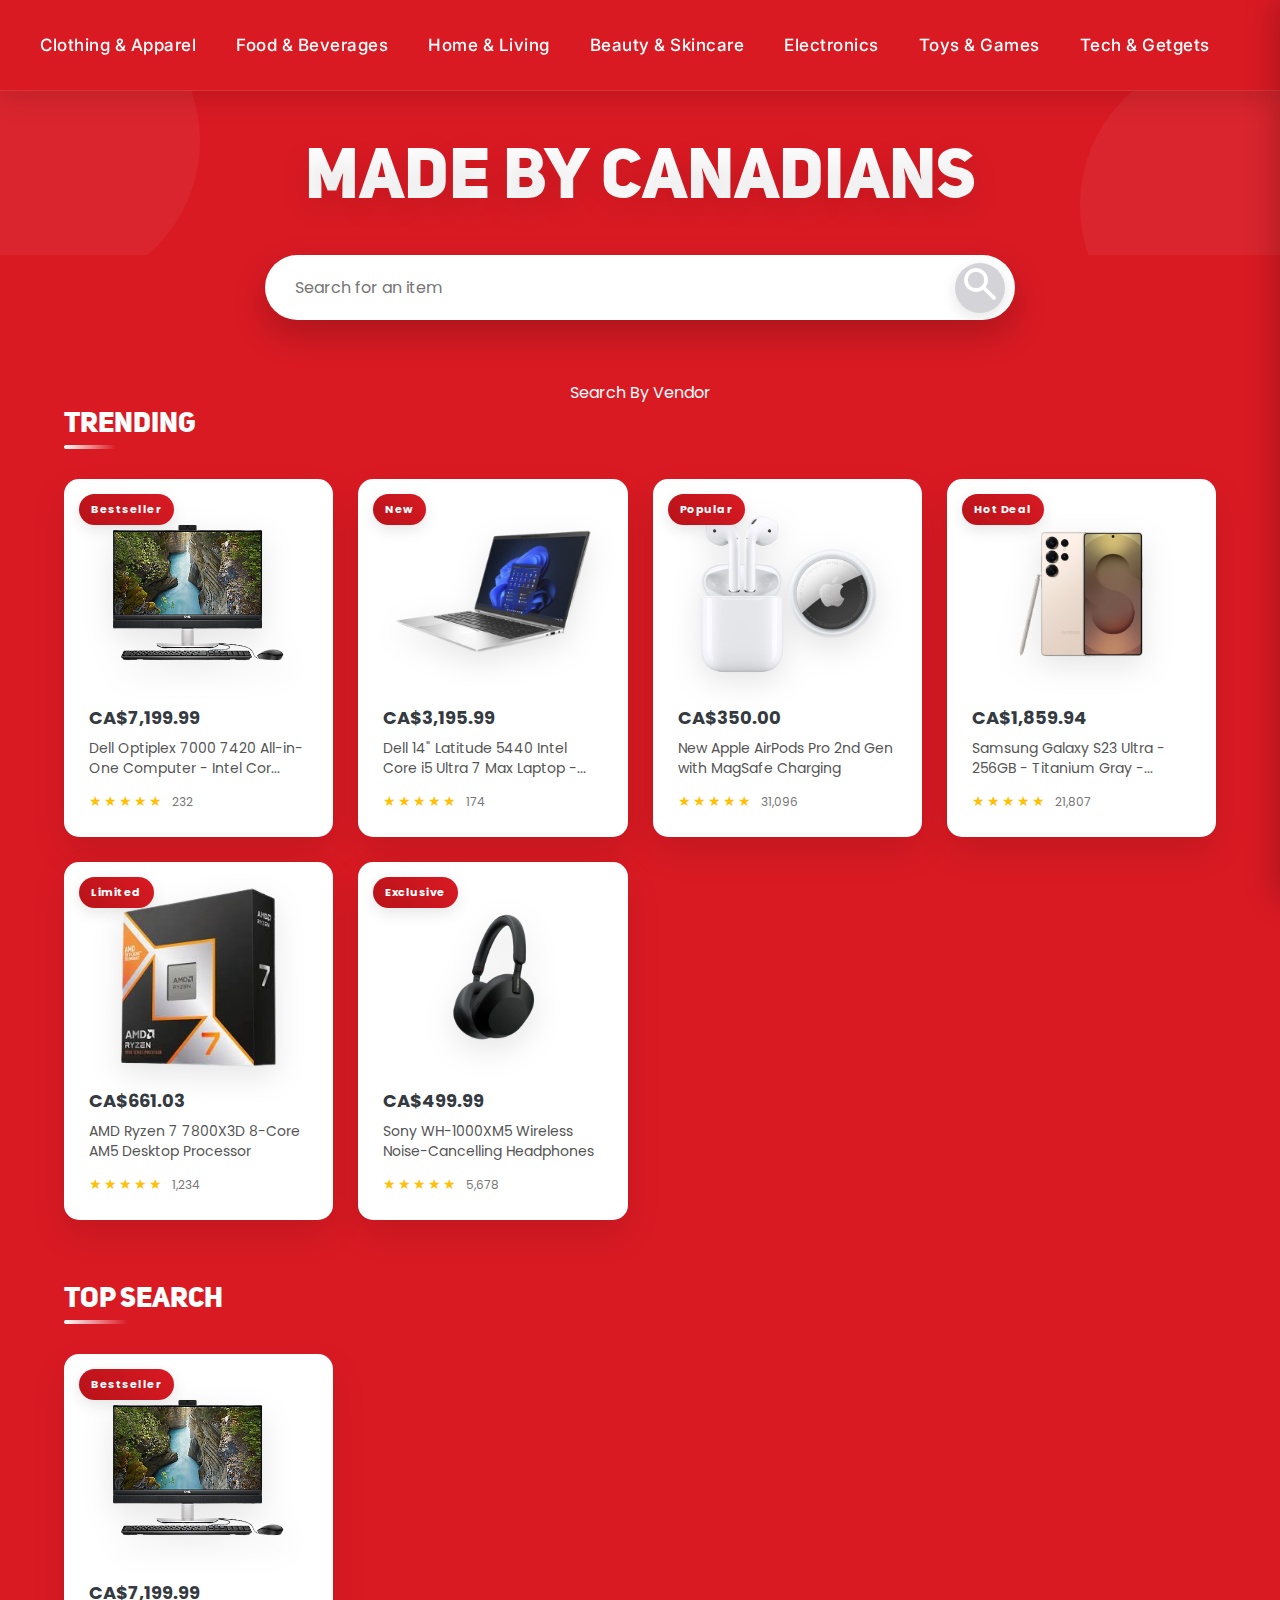
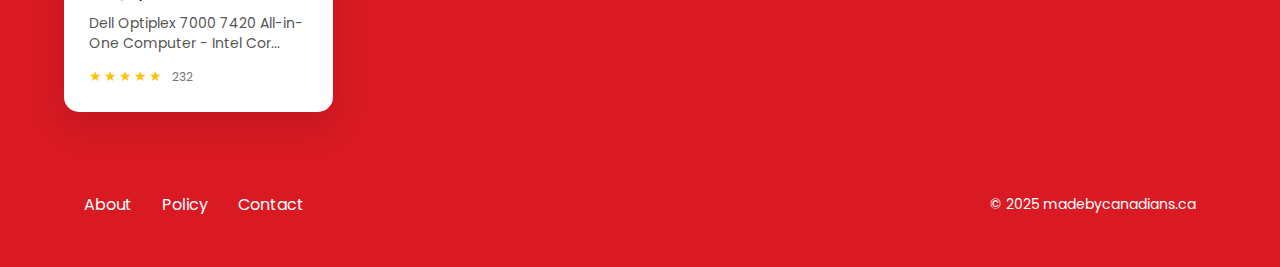
==== index.html @ 72251bf2 "first commit" ====
<!DOCTYPE html>
<html lang="en">

<head>
    <meta charset="UTF-8">
    <meta name="viewport" content="width=device-width, initial-scale=1.0">
    <link rel="icon" type="image/x-icon" href="images/logo.png">
    <title>Made By Canadians</title>
    <link rel="stylesheet" href="css/main.css">

    <style>
        @font-face {
            font-family: 'font_MBC_unisans';
            src: url('font/Uni_Sans_Heavy_Caps.ttf');
        }
        .sidebar-nav-item{
            font-family: font_MBC_inter !important;
        }
        @font-face {
            font-family: 'font_MBC_inter';
            src: url('font/Inter-VariableFont_opsz,wght.ttf');
        }

    </style>

</head>

<body>
    <nav class="nav">
        <div class="nav-container">
            <div class="nav-items">
                <a href="#" class="nav-item">Clothing & Apparel</a>
                <a href="#" class="nav-item">Food & Beverages</a>
                <a href="#" class="nav-item">Home & Living</a>
                <a href="#" class="nav-item">Beauty & Skincare</a>
                <a href="#" class="nav-item">Electronics</a>
                <a href="#" class="nav-item">Toys & Games</a>
                <a href="#" class="nav-item">Tech & Getgets</a>

            </div>
        </div>
        <button class="menu-toggle" id="menuToggle">
            <span class="menu-icon">☰</span>
        </button>
        </div>
    </nav>

    <div class="title-container">
        <h1 class="title">Made By Canadians</h1>
    </div>



    <div class="search-container">
        <div class="search-box">
            <input type="text" class="search-input" placeholder="Search for an item">
            <button class="search-btn">
                <a href="Search.html"> <span class="search-icon"><img src="images/search.png" width="32px"></span></a>
            </button>
        </div>
    </div>

    <div class="vendor-search-wrapper">
        <div class="vendor-search-label" id="vendorSearchLabel">Search By Vendor</div>
        <div class="vendor-dropdown-menu" id="vendorDropdownMenu">
            <div class="vendor-option">Walmart.ca</div>
            <div class="vendor-option">Costco.ca</div>
            <div class="vendor-option">BestBuy.ca</div>
            <div class="vendor-option">Amazon.ca</div>
            <div class="vendor-option">RealCanadianSuperStore.ca</div>
            <div class="vendor-option">Nike.ca</div>
        </div>
    </div>

   <!--<a href="cart.html">
        <div class="cart-container">
            <img src="images/shopping-cart (1).png" alt="Cart">
            <span class="cart-count">0</span>
        </div>
    </a>-->



    <div class="section-container">
        <div class="section-header">
            <h2 class="section-title">TRENDING</h2>
          <!--<a href="#" class="view-all">View All <span class="view-all-icon">➔</span></a>-->  
        </div>


        <div class="product-grid">
            <a href="Singel_product.html" class="product-link">
                <div class="product-card">
                    <div class="badge">Bestseller</div>
                    <div class="product-image">
                        <img src="images/dell_lap.png" alt="Dell Desktop">
                    </div>
                    <div class="product-content">
                        <p class="product-code">CA$7,199.99</p>
                        <p class="product-name">Dell Optiplex 7000 7420 All-in-One Computer - Intel Cor...</p>
                        <div class="product-rating">
                            <span class="stars">★★★★★</span>
                            <span class="review-count">232</span>
                        </div>
                    </div>
                    <div class="add-to-cart action-btn">+</div>
                </div>
            </a>

            <a href="Singel_product.html" class="product-link">
                <div class="product-card">
                    <div class="badge">New</div>
                    <div class="product-image">
                        <img src="images/laotop.png" alt="Dell Laptop">
                    </div>
                    <div class="product-content">
                        <p class="product-code">CA$3,195.99</p>
                        <p class="product-name">Dell 14" Latitude 5440 Intel Core i5 Ultra 7 Max Laptop -...</p>
                        <div class="product-rating">
                            <span class="stars">★★★★★</span>
                            <span class="review-count">174</span>
                        </div>
                    </div>
                    <div class="add-to-cart action-btn">+</div>
                </div>
            </a>

            <a href="Singel_product.html" class="product-link">
                <div class="product-card">
                    <div class="badge">Popular</div>
                    <div class="product-image">
                        <img src="images/airpods.png" alt="Apple AirPods">
                    </div>
                    <div class="product-content">
                        <p class="product-code">CA$350.00</p>
                        <p class="product-name">New Apple AirPods Pro 2nd Gen with MagSafe Charging</p>
                        <div class="product-rating">
                            <span class="stars">★★★★★</span>
                            <span class="review-count">31,096</span>
                        </div>
                    </div>
                    <div class="add-to-cart action-btn">+</div>
                </div>
            </a>

            <a href="Singel_product.html" class="product-link">
                <div class="product-card">
                    <div class="badge">Hot Deal</div>
                    <div class="product-image">
                        <img src="images/s25.png" alt="Samsung Phone">
                    </div>
                    <div class="product-content">
                        <p class="product-code">CA$1,859.94</p>
                        <p class="product-name">Samsung Galaxy S23 Ultra - 256GB - Titanium Gray -...</p>
                        <div class="product-rating">
                            <span class="stars">★★★★★</span>
                            <span class="review-count">21,807</span>
                        </div>
                    </div>
                    <div class="add-to-cart action-btn">+</div>
                </div>
            </a>

            <a href="Singel_product.html" class="product-link">
                <div class="product-card">
                    <div class="badge">Limited</div>
                    <div class="product-image">
                        <img src="images/processor.png" alt="AMD Processor">
                    </div>
                    <div class="product-content">
                        <p class="product-code">CA$661.03</p>
                        <p class="product-name">AMD Ryzen 7 7800X3D 8-Core AM5 Desktop Processor</p>
                        <div class="product-rating">
                            <span class="stars">★★★★★</span>
                            <span class="review-count">1,234</span>
                        </div>
                    </div>
                    <div class="add-to-cart action-btn">+</div>
                </div>
            </a>

            <a href="Singel_product.html" class="product-link">
                <div class="product-card">
                    <div class="badge">Exclusive</div>
                    <div class="product-image">
                        <img src="images/headphone.png" alt="Sony Headphones">
                    </div>
                    <div class="product-content">
                        <p class="product-code">CA$499.99</p>
                        <p class="product-name">Sony WH-1000XM5 Wireless Noise-Cancelling Headphones</p>
                        <div class="product-rating">
                            <span class="stars">★★★★★</span>
                            <span class="review-count">5,678</span>
                        </div>
                    </div>
                    <div class="add-to-cart action-btn">+</div>
                </div>
            </a>
        </div>
    </div>
    <div class="section-container">
        <div class="section-header">
            <h2 class="section-title">TOP SEARCH</h2>
         <!-- <a href="#" class="view-all">View All <span class="view-all-icon">➔</span></a>-->  
        </div>
        <div class="product-grid">
            <a href="Singel_product.html" class="product-link">
                <div class="product-card">
                    <div class="badge">Bestseller</div>
                    <div class="product-image">
                        <img src="images/dell_lap.png" alt="Dell Desktop">
                    </div>
                    <div class="product-content">
                        <p class="product-code">CA$7,199.99</p>
                        <p class="product-name">Dell Optiplex 7000 7420 All-in-One Computer - Intel Cor...</p>
                        <div class="product-rating">
                            <span class="stars">★★★★★</span>
                            <span class="review-count">232</span>
                        </div>
                    </div>
                    <div class="add-to-cart action-btn">+</div>
                </div>
            </a>
        </div>

        
        <footer>
            <div class="footer-container">
                <div class="footer-links">
                    <a href="about.html">About</a>
                    <a href="policy.html">Policy</a>
                    <a href="contact.html">Contact</a>
                </div>
                <div class="copyright">
                    © 2025 madebycanadians.ca
                </div>
            </div>
        </footer>
    </div>
    </div>
    <div class="sidebar" id="sidebar">
        <button class="close-sidebar" id="closeSidebar">×</button>
        <a href="#" class="sidebar-nav-item active">Clothing & Apparel</a>
        <a href="#" class="sidebar-nav-item">Food & Beverages</a>
        <a href="#" class="sidebar-nav-item">Home & Living</a>
        <a href="#" class="sidebar-nav-item">Beauty & Skincare</a>
        <a href="#" class="sidebar-nav-item">Tech & Gadgets</a>
        <a href="#" class="sidebar-nav-item">Outdoor & Sporting Goods</a>
        <div class="sidebar-divider" style="border-top: 1px solid #ccc; margin: 10px 0;"></div>
    
        <!-- About, Policy, and Contact as text -->
        <div style="display: flex; justify-content: space-around; padding: 4px 0;">
            <a href="about.html" style="text-decoration: none; color: white; font-size: 14px;">About</a>
            <a href="policy.html" style="text-decoration: none; color: white; font-size: 14px;">Policy</a>
            <a href="contact.html" style="text-decoration: none; color: white; font-size: 14px;">Contact</a>
        </div>
    </div>
    
</body>
<script src="js/main.js"></script>

<script>
    document.addEventListener('DOMContentLoaded', () => {
        const cartItems = JSON.parse(localStorage.getItem('cartItems')) || [];
        document.querySelector('.cart-count').textContent = cartItems.length;
    });
</script>

<script>
    document.querySelectorAll('.action-btn').forEach(button => {
        button.addEventListener('click', (event) => {
            event.stopPropagation(); // Prevents <a> click event
            event.preventDefault(); // Prevents navigation to Singel_product.html

            const productCard = button.closest('.product-card'); // Get the product card
            const product = {
                image: productCard.querySelector('.product-image img').src,
                name: productCard.querySelector('.product-name').textContent,
                price: productCard.querySelector('.product-code').textContent,
                time: new Date().toLocaleString()
            };

            let cartItems = JSON.parse(localStorage.getItem('cartItems')) || [];
            cartItems.push(product);
            localStorage.setItem('cartItems', JSON.stringify(cartItems));

            window.location.href = 'cart.html'; // Redirect to cart page
        });
    });
</script>

<script>
    document.addEventListener('DOMContentLoaded', function() {
        const vendorSearchLabel = document.getElementById('vendorSearchLabel');
        const vendorDropdownMenu = document.getElementById('vendorDropdownMenu');
        
        // Show dropdown when clicking on search text
        vendorSearchLabel.addEventListener('click', function() {
            vendorSearchLabel.style.display = 'none';
            vendorDropdownMenu.style.display = 'block';
        });
        
        // Hide dropdown and show search text when clicking anywhere else
        document.addEventListener('click', function(event) {
            if (!vendorSearchLabel.contains(event.target) && !vendorDropdownMenu.contains(event.target)) {
                vendorDropdownMenu.style.display = 'none';
                vendorSearchLabel.style.display = 'block';
            }
        });
        
        // Handle dropdown item selection
        const vendorOptions = document.querySelectorAll('.vendor-option');
        vendorOptions.forEach(option => {
            option.addEventListener('click', function() {
                vendorSearchLabel.textContent = this.textContent;
                vendorDropdownMenu.style.display = 'none';
                vendorSearchLabel.style.display = 'block';
            });
        });
    });
</script>

</html>
---- css/main.css ----
@import url('https://fonts.googleapis.com/css2?family=Poppins:wght@300;400;500;600;700;800&display=swap');
        
        :root {
            --primary-color: #d91a23;
            --primary-dark: #b81219;
            --primary-light: #ff6b6b;
            --white: #ffffff;
            --light-gray: #f8f9fa;
            --dark-gray: #343a40;
            --transition: all 0.4s cubic-bezier(0.165, 0.84, 0.44, 1);
        }
        
        * {
            margin: 0;
            padding: 0;
            box-sizing: border-box;
            font-family: 'Poppins', sans-serif;
        }
        
        body {
            background-color: var(--primary-color);
            color: var(--white);
            overflow-x: hidden;
            position: relative;
        }
        
        /* Scrollbar styling */
        ::-webkit-scrollbar {
            width: 8px;
        }
        
        ::-webkit-scrollbar-track {
            background: rgba(255, 255, 255, 0.1);
        }
        
        ::-webkit-scrollbar-thumb {
            background: rgba(255, 255, 255, 0.3);
            border-radius: 4px;
        }
        
        ::-webkit-scrollbar-thumb:hover {
            background: rgba(255, 255, 255, 0.5);
        }
        
        /* Main content wrapper */
        .wrapper {
            transition: var(--transition);
        }
        
        .wrapper.active {
            transform: translateX(-280px);
        }
        
        /* Navigation bar */
        .nav {
            display: flex;
            justify-content: center;
            align-items: center;
            padding: 25px 0;
            background-color: var(--primary-color);
            border-bottom: 1px solid rgba(255, 255, 255, 0.1);
            position: sticky;
            top: 0;
            z-index: 100;
            box-shadow: 0 4px 30px rgba(0, 0, 0, 0.15);
        }
        
        .nav-container {
            width: 100%;
            max-width: 1400px;
            display: flex;
            justify-content: space-between;
            align-items: center;
            padding: 0 20px;
        }
        
        .nav-items-wrapper {
            display: flex;
            max-width: 100%;
            overflow-x: auto;
            white-space: nowrap;
            scrollbar-width: thin; /* Firefox */
            scrollbar-color: rgba(255, 255, 255, 0.3) transparent;
        }
    
        /* Hide scrollbar for Chrome, Safari */
        .nav-items-wrapper::-webkit-scrollbar {
            height: 6px;
        }
        
        .nav-items-wrapper::-webkit-scrollbar-track {
            background: transparent;
        }
    
        .nav-items-wrapper::-webkit-scrollbar-thumb {
            background-color: rgba(255, 255, 255, 0.3);
            border-radius: 10px;
        }
    
        .nav-items {
            display: flex;
            flex-direction: row;
            align-items: center;
        }
        
        .nav-item {
            margin: 0 8px;
            padding: 10px 12px;
            color: var(--white);
            text-decoration: none;
            border-radius: 25px;
            font-weight: 500;
            font-size: 17px;
            font-family: font_MBC_inter;
            transition: var(--transition);
            letter-spacing: 0.5px;
            white-space: nowrap;
        }

        
        @font-face {
            font-family: 'font_MBC_inter';
            src: url('font/Inter-VariableFont_opsz,wght.ttf');
        }
        @font-face {
            font-family: 'font_MBC_unisans';
            src: url('font/Uni_Sans_Heavy_Caps.ttf');
        }
        
        .nav-item:hover:not(.active) {
            background-color: white;
            color: red;
            transform: translateY(-2px);
        }
        
        .menu-toggle {
            display: none;
            background: none;
            border: none;
            cursor: pointer;
            width: 40px;
            height: 65px;
            right: 5%;
            position: absolute;
            z-index: 200;
        }
        
        .menu-icon {
            font-size: 28px;
            color: var(--white);
            transition: var(--transition);
        }
        
        /* Sidebar navigation for mobile */
        .sidebar {
            position: fixed;
            top: 0;
            right: -280px;
            width: 280px;
            height: 100vh;
            background: linear-gradient(135deg, var(--primary-dark), var(--primary-color));
            z-index: 1000;
            padding: 80px 20px 20px;
            box-shadow: -5px 0 30px rgba(0, 0, 0, 0.2);
            transition: var(--transition);
            overflow-y: auto;
        }
        
        .sidebar.active {
            right: 0;
        }
        
        .close-sidebar {
            position: absolute;
            top: 20px;
            right: 20px;
            background: none;
            border: none;
            color: var(--white);
            font-size: 24px;
            cursor: pointer;
        }
        
        .sidebar-nav-item {
            display: block;
            padding: 15px;
            margin: 10px 0;
            color: var(--white);
            text-decoration: none;
            border-radius: 10px;
            transition: var(--transition);
            font-family: font_MBC_inter;
            font-weight: 500;
            letter-spacing: 0.5px;
            background-color: rgba(255, 255, 255, 0.1);
        }
        
        .sidebar-nav-item:hover, .sidebar-nav-item.active {
            background-color: rgba(255, 255, 255, 0.2);
            transform: translateX(-5px);
        }
        
        .sidebar-nav-item.active {
            font-weight: 600;
            background-color: var(--white);
            color: var(--primary-color);
        }
        
        .sidebar-divider {
            height: 1px;
            background-color: rgba(255, 255, 255, 0.1);
            margin: 20px 0;
        }
        
        .sidebar-social {
            display: flex;
            justify-content: center;
            margin-top: 30px;
            gap: 15px;
        }
        
        .social-icon {
            width: 40px;
            height: 40px;
            display: flex;
            align-items: center;
            justify-content: center;
            background-color: rgba(255, 255, 255, 0.1);
            border-radius: 50%;
            color: var(--white);
            font-size: 18px;
            transition: var(--transition);
        }
        
        .social-icon:hover {
            background-color: var(--white);
            color: var(--primary-color);
            transform: translateY(-3px);
        }
        
        /* Overlay */
        .overlay {
            position: fixed;
            top: 0;
            left: 0;
            width: 100%;
            height: 100%;
            background-color: rgba(0, 0, 0, 0.5);
            z-index: 999;
            opacity: 0;
            visibility: hidden;
            transition: var(--transition);
        }
        
        .overlay.active {
            opacity: 1;
            visibility: visible;
        }
        
        /* Main title */
        .title-container {
            position: relative;
            overflow: hidden;
            padding: 40px 0;
            text-align: center;
        }
        
        .title {
            font-size: clamp(36px, 8vw, 70px);
            font-weight: 1200;
            text-transform: uppercase;
            font-family: font_MBC_unisans;
            background: white;
            background-size: 200% auto;
            color: transparent;
            -webkit-background-clip: text;
            background-clip: text;
            text-shadow: 0 10px 30px rgba(0, 0, 0, 0.1);
            position: relative;
            z-index: 1;
        }
        
        .title-container::before, .title-container::after {
            content: "";
            position: absolute;
            width: 300px;
            height: 300px;
            border-radius: 50%;
            background: rgba(255, 255, 255, 0.05);
            z-index: 0;
        }
        
        .title-container::before {
            top: -100px;
            left: -100px;
        }
        
        .title-container::after {
            bottom: -100px;
            right: -100px;
        }
        
        /* Search box */
        .search-container {
            display: flex;
            justify-content: center;
            margin-bottom: 60px;
            padding: 0 20px;
            position: relative;
            z-index: 1;
        }
        
        .search-box {
            display: flex;
            align-items: center;
            width: 100%;
            max-width: 750px;
            background-color: var(--white);
            border-radius: 50px;
            padding: 5px;
            box-shadow: 0 15px 35px rgba(0, 0, 0, 0.2);
            transition: var(--transition);
            position: relative;
            overflow: hidden;
        }
        
        .search-box::before {
            content: "";
            position: absolute;
            top: -2px;
            left: -2px;
            right: -2px;
            bottom: -2px;
            background-size: 400% 400%;
            z-index: -1;
            border-radius: 52px;
            animation: gradient 3s ease infinite;
            opacity: 0;
            transition: opacity 0.3s ease;
        }
        
        .search-box:focus-within::before {
            opacity: 1;
        }
        
        .search-box:focus-within {
            transform: translateY(-5px);
        }
        
        .search-input {
            flex: 1;
            border: none;
            outline: none;
            padding: 15px 25px;
            font-size: 16px;
            background: transparent;
            border-radius: 50px;
        }
        
        .search-btn {
            width: 50px;
            height: 50px;
            background: #d4d4d8;
            border: none;
            border-radius: 50%;
            cursor: pointer;
            display: flex;
            align-items: center;
            justify-content: center;
            margin-right: 5px;
            transition: var(--transition);
            box-shadow: 0 5px 15px rgba(0, 0, 0, 0.1);
        }
        
        .search-btn:hover {
            transform: scale(1.05) rotate(5deg);
        }
        
        .search-icon {
            color: var(--white);
            font-size: 18px;
        }
        
        /* Section titles */
        .section-container {
            padding: 0 5%;
            margin-bottom: 30px;
        }
        
        .section-header {
            display: flex;
            justify-content: space-between;
            align-items: center;
            margin-bottom: 30px;
        }
        
        .section-title {
            font-weight: 1200;
            position: relative;
            display: inline-block;
            font-size: clamp(20px, 4vw, 28px);
            text-transform: uppercase;
            font-family: font_MBC_unisans;
            padding-bottom: 10px;
        }
        
        .section-title::before {
            content: "";
            position: absolute;
            bottom: 0;
            left: 0;
            width: 40%;
            height: 4px;
            background: linear-gradient(90deg, var(--white), transparent);
            border-radius: 4px;
        }
        
        .view-all {
            color: var(--white);
            text-decoration: none;
            font-weight: 500;
            display: flex;
            align-items: center;
            transition: var(--transition);
        }
        
        .view-all:hover {
            transform: translateX(5px);
        }
        
        .view-all-icon {
            margin-left: 5px;
            font-size: 14px;
        }
        
        /* Product grid */
        .product-grid {
            display: grid;
            grid-template-columns: repeat(auto-fill, minmax(250px, 1fr));
            gap: 25px;
            margin-bottom: 60px;
        }
        
        .product-card {
            background-color: var(--white);
            border-radius: 15px;
            padding: 25px;
            color: var(--dark-gray);
            position: relative;
            overflow: hidden;
            box-shadow: 0 15px 35px rgba(0, 0, 0, 0.1);
            transition: var(--transition);
            cursor: pointer;
            transform-style: preserve-3d;
            perspective: 1000px;
        }
        
        .product-card::before {
            content: '';
            position: absolute;
            top: 0;
            left: 0;
            right: 0;
            bottom: 0;
            z-index: -1;
            clip-path: circle(0% at 50% 100%);
            transition: clip-path 0.6s cubic-bezier(0.19, 1, 0.22, 1);
        }
        
        .product-card:hover::before {
            clip-path: circle(140% at 50% 100%);
        }
        
       
        
        .product-image {
            position: relative;
            height: 180px;
            display: flex;
            justify-content: center;
            align-items: center;
            margin-bottom: 20px;
            z-index: 1;
            transition: var(--transition);
        }
        
        .product-card:hover {
            transform: translateZ(10px) scale(1.02);
            box-shadow: 0 10px 20px rgba(0, 0, 0, 0.1);
            filter: none;
        }
        
        .product-image img {
            max-width: 100%;
            max-height: 100%;
            object-fit: contain;
            filter: drop-shadow(0 10px 15px rgba(0, 0, 0, 0.1));
            transition: var(--transition);
        }
        
        .product-content {
            position: relative;
            z-index: 1;
            transition: var(--transition);
        }
        
        .product-card:hover .product-content {
            color: black;
        }
        
        .product-code {
            font-weight: 700;
            font-size: 18px;
            margin-bottom: 8px;
            transition: var(--transition);
        }
        
        .product-card:hover .product-code {
            color: black;
        }
        
        .product-name {
            font-size: 14px;
            margin-bottom: 10px;
            color: #555;
            line-height: 1.4;
            transition: var(--transition);
            display: -webkit-box;
            -webkit-line-clamp: 2;
            -webkit-box-orient: vertical;
            overflow: hidden;
            height: 40px;
        }
        
        .product-card:hover .product-name {
            color: black;
        }
        
        .product-rating {
            display: flex;
            align-items: center;
            margin-top: 12px;
            transition: var(--transition);
        }
        
        .stars {
            color: #ffc107;
            font-size: 14px;
            letter-spacing: 2px;
        }
        
        .review-count {
            font-size: 12px;
            color: #777;
            margin-left: 8px;
            transition: var(--transition);
        }
        
        .product-card:hover .review-count {
            color: rgba(255, 255, 255, 0.8);
        }
        
        .cursor {
            position: absolute;
            width: 25px;
            height: 25px;
            pointer-events: none;
            z-index: 5;
            animation: pulse 2s infinite;
        }
        
        .badge {
            position: absolute;
            top: 15px;
            left: 15px;
            background: linear-gradient(45deg, var(--primary-dark), var(--primary-color));
            color: var(--white);
            padding: 7px 12px;
            border-radius: 30px;
            font-size: 11px;
            font-weight: 700;
            letter-spacing: 0.5px;
            box-shadow: 0 5px 15px rgba(0, 0, 0, 0.1);
            z-index: 2;
        }
        
        .add-to-cart {
            position: absolute;
            bottom: 25px;
            right: 25px;
            width: 40px;
            height: 40px;
            background: var(--primary-color);
            border-radius: 50%;
            display: flex;
            align-items: center;
            justify-content: center;
            color: var(--white);
            box-shadow: 0 5px 10px rgba(0, 0, 0, 0.1);
            opacity: 0;
            transform: translateY(20px);
            transition: var(--transition);
            z-index: 2;
            cursor: pointer;
        }
        
        .product-card:hover .add-to-cart {
            opacity: 1;
            transform: translateY(0);
        }
        
        .add-to-cart:hover {
            background: var(--white);
            color: var(--primary-color);
            transform: scale(1.1);
        }
        
        /* Footer */
footer {
    padding: 20px 0;
    margin-top: 50px;
    }
    
    .footer-container {
    max-width: 1300px;
    margin: 0 auto;
    padding: 0 20px;
    display: flex;
    justify-content: space-between;
    align-items: center;
    }
    
    .footer-links {
    display: flex;
    gap: 30px;
    }
    
    .footer-links a {
    color: white;
    text-decoration: none;
    transition: color 0.2s ease;
    }
    
    .footer-links a:hover {
    color: rgb(208, 187, 187);
    }
    
    .copyright {
    color: white;
    font-size: 14px;
    }
        
    @media (max-width: 768px) {

        .footer-container {
        flex-direction: column;
        gap: 15px;
        }
        }
        /* Animations */
        @keyframes shine {
            to {
                background-position: 200% center;
            }
        }
        
        @keyframes float {
            0%, 100% {
                transform: translateY(0);
            }
            50% {
                transform: translateY(-10px);
            }
        }
        
        @keyframes pulse {
            0% {
                transform: scale(1);
                opacity: 1;
            }
            50% {
                transform: scale(1.2);
                opacity: 0.8;
            }
            100% {
                transform: scale(1);
                opacity: 1;
            }
        }
        
        @keyframes gradient {
            0% {
                background-position: 0% 50%;
            }
            50% {
                background-position: 100% 50%;
            }
            100% {
                background-position: 0% 50%;
            }
        }
        
        /* Media Queries for Responsiveness */
        @media (max-width: 1100px) {
            .nav-item {
                padding: 8px 15px;
                font-size: 13px;
                margin: 0 5px;
            }
        }
        
        @media (max-width: 992px) {
            .nav-items {
                display: none;
            }
            
            .menu-toggle {
                display: block;
            }
            
            .product-grid {
                grid-template-columns: repeat(auto-fill, minmax(200px, 1fr));
            }
        }
        
        @media (max-width: 768px) {
            .section-header {
                flex-direction: column;
                align-items: flex-start;
                gap: 15px;
            }
            
            .view-all {
                align-self: flex-end;
            }
            
            .product-grid {
                grid-template-columns: repeat(auto-fill, minmax(180px, 1fr));
                gap: 20px;
            }
            
            .footer-section {
                flex: 0 0 100%;
            }
        }
        
        @media (max-width: 576px) {
            .title-container {
                padding: 30px 0;
            }
            .title{
                font-size: 30px;
            }
            
            .section-container {
                padding: 0 3%;
            }
            
            .product-grid {
                grid-template-columns: repeat(auto-fill, minmax(150px, 1fr));
                gap: 15px;
            }
            
            .product-card {
                padding: 15px;
            }
            
            .product-image {
                height: 140px;
            }
            
            .badge {
                top: 10px;
                left: 10px;
                padding: 5px 10px;
                font-size: 10px;
            }
            
            .product-code {
                font-size: 16px;
            }
            
            .product-name {
                font-size: 12px;
            }
        }

        .product-link {
            text-decoration: none; /* Removes underline */
            color: inherit; /* Keeps text color consistent */
            display: block; /* Ensures the whole div is clickable */
        }
    
        .product-link:hover {
            text-decoration: none; /* Ensures no underline appears on hover */
        }
        .cart-container {
            position: absolute; 
            right: 3%;
            top: 3.5%;
            width: 45px;
            cursor: pointer;
            display: inline-block;
            cursor: pointer;
            text-decoration: none;
        }
        
        .cart-container img {
            width: 100%;
            display: block;
            cursor: pointer;
        }
        
        .cart-count {
            position: absolute;
            top: -5px;
            right: -5px;
            background: red;
            color: white;
            font-size: 25px;
            font-weight: bold;
            width: 30px;
            height: 30px;
            display: flex;
            cursor: pointer;
            align-items: center;
            justify-content: center;
            border-radius: 50%;
            border: 2px solid white;
        }
        
        @media screen and (max-width: 768px) {
            .cart-container {
                position: absolute; 
                right: 6%;
                top: 7%;
                width: 35px;
            }
        
            .cart-count {
                font-size: 12px;
                width: 22px;
                height: 22px;
            }
        }
        
        @media screen and (max-width: 480px) {
            .cart-container {
                position: absolute; 
                right: 5%;
                top: 3%;
                width: 35px;
            }
        
            .cart-count {
                font-size: 10px;
                width: 22px;
                height: 22px;
            }
        }  
        .form-container {
            width: 90%;
            max-width: 1100px;
            padding: 40px;
            border-radius: 4px;
        }
        
        .form-row {
            display: flex;
            flex-wrap: wrap;
            margin-bottom: 80px;
            gap: 40px;
        }
        
        .form-group {
            flex: 1;
            min-width: 250px;
        }
        
        .form-label {
            display: block;
            color: rgba(255, 255, 255, 0.9);
            font-size: 18px;
            margin-bottom: 15px;
            font-weight: 400;
        }
        
        .form-input {
            width: 100%;
            background-color: transparent;
            border: none;
            border-bottom: 1px solid rgba(255, 255, 255, 0.8);
            color: white;
            font-size: 16px;
            padding: 8px 0;
            outline: none;
        }
        
        .form-textarea {
            width: 100%;
            height: 120px;
            background-color: transparent;
            border: none;
            border-bottom: 1px solid rgba(255, 255, 255, 0.8);
            color: white;
            font-size: 16px;
            padding: 8px 0;
            outline: none;
            resize: none;
        }
        
        .submit-container {
            display: flex;
            justify-content: flex-end;
        }
        
        .submit-btn {
            background-color: transparent;
            color: white;
            border: 2px solid white;
            border-radius: 50px;
            padding: 15px 60px;
            font-size: 18px;
            cursor: pointer;
            transition: background-color 0.3s;
            margin-top: 10px;
        }
        
        .submit-btn:hover {
            background-color: rgba(255, 255, 255, 0.1);
        }
        
        @media (max-width: 768px) {
            .form-container {
                padding: 30px 20px;
            }
            
            .form-row {
                margin-bottom: 40px;
                gap: 30px;
            }
            
            .form-group {
                flex: 100%;
            }
            
            .submit-btn {
                width: 100%;
            }
        } 


        .vendor-search-wrapper {
            position: relative;
            width: 300px;
            margin: 0 auto;
            padding-top: 0px;
            font-family: Arial, sans-serif;
        }
        
        .vendor-search-label {
            width: 100%;
            text-align: center;
            cursor: pointer;
            color: white;
            font-size: 16px;
        }
        
        .vendor-dropdown-menu {
            display: none;
            position: absolute;
            width: 100%;
            background-color: white;
            border: 1px solid #ddd;
            border-radius: 4px;
            box-shadow: 0 2px 5px rgba(0,0,0,0.1);
            margin-top: 2px;
            z-index: 10;
        }
        
        .vendor-option {
            padding: 10px;
            border-bottom: 1px solid #eee;
            color: black;
            cursor: pointer;
        }
        
        .vendor-option:last-child {
            border-bottom: none;
        }
        
        .vendor-option:hover {
            background-color: #f5f5f5;
        }
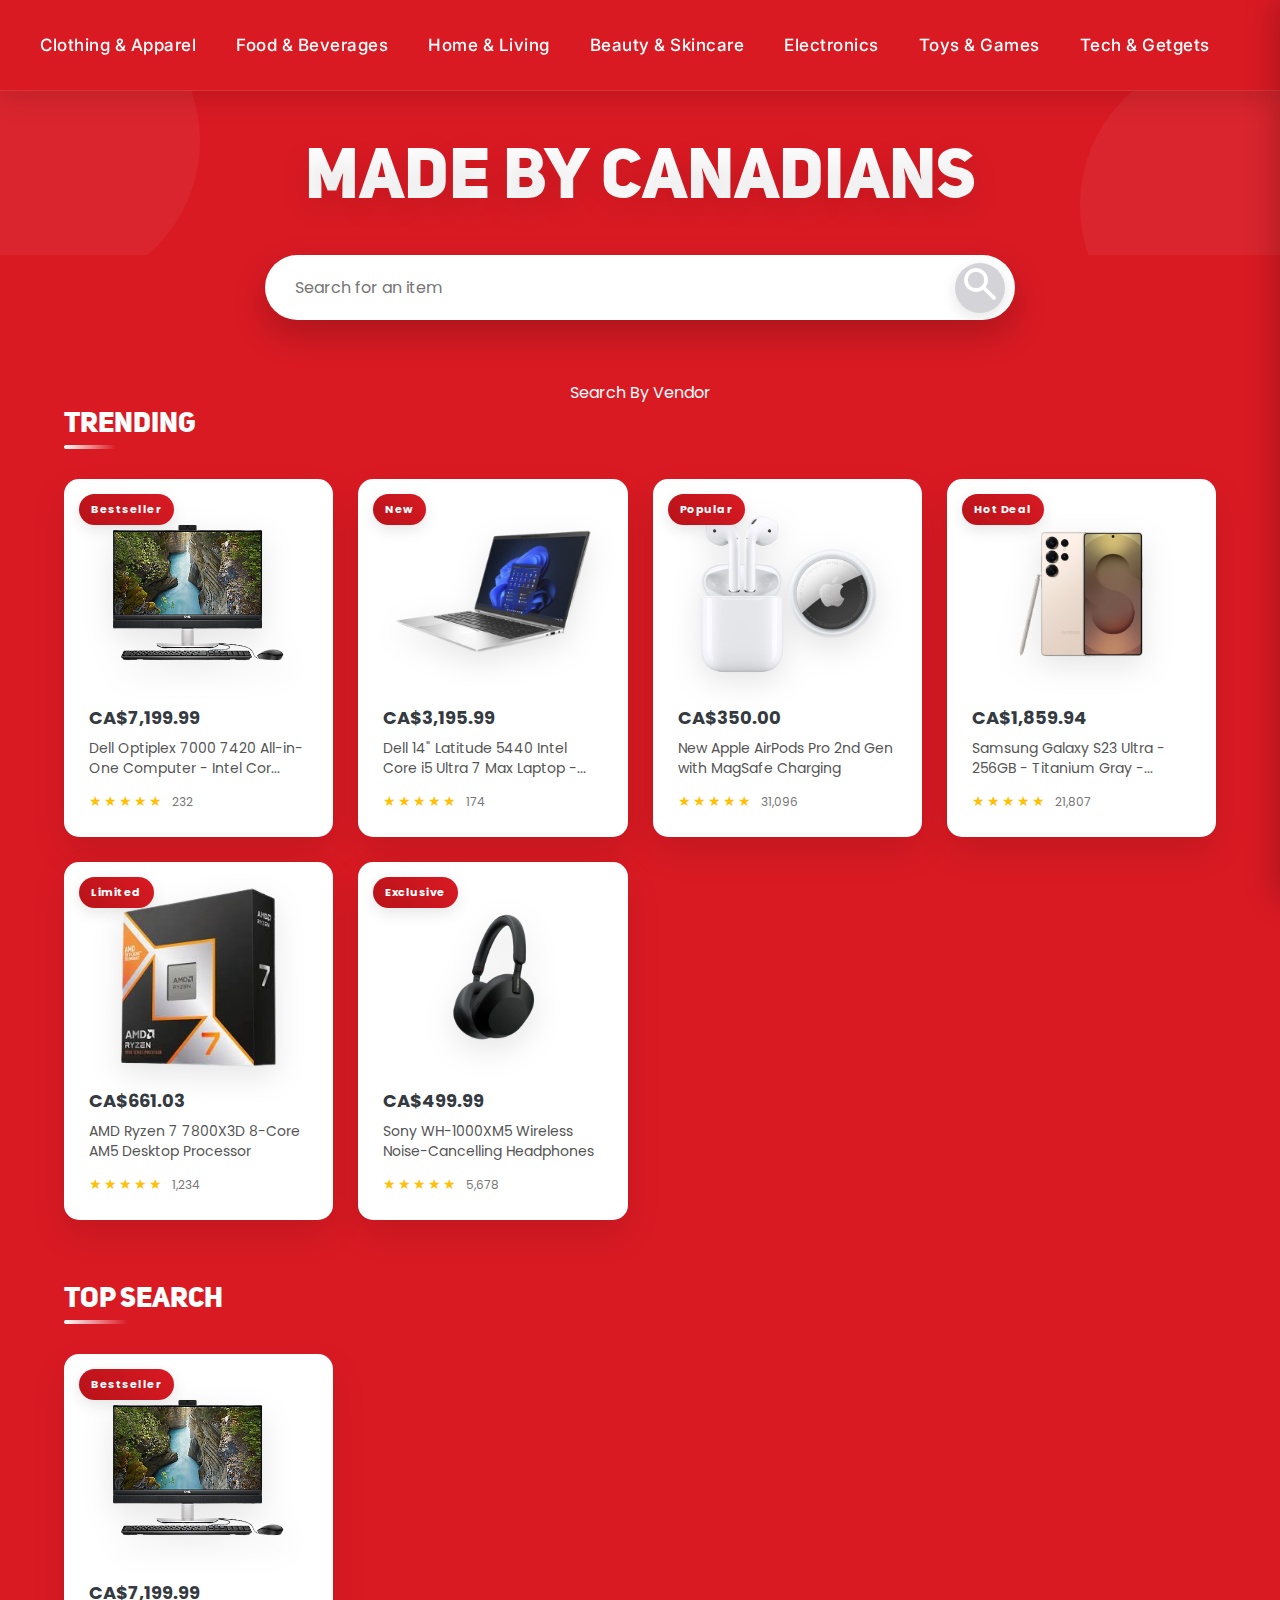
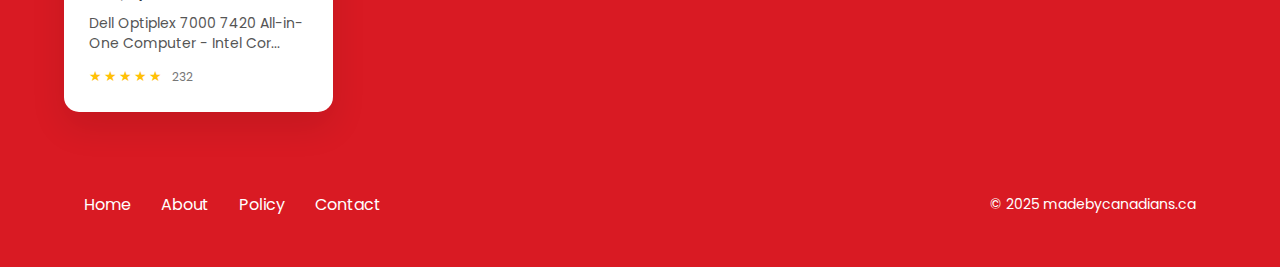
==== commit a6261a59: "Fix: All Design Issue Fixed" ====
--- a/index.html
+++ b/index.html
@@ -36,7 +36,6 @@
                 <a href="#" class="nav-item">Electronics</a>
                 <a href="#" class="nav-item">Toys & Games</a>
                 <a href="#" class="nav-item">Tech & Getgets</a>
-
             </div>
         </div>
         <button class="menu-toggle" id="menuToggle">
@@ -69,6 +68,10 @@
             <div class="vendor-option">Amazon.ca</div>
             <div class="vendor-option">RealCanadianSuperStore.ca</div>
             <div class="vendor-option">Nike.ca</div>
+            <div class="vendor-option">Home Depot.ca</div>
+            <div class="vendor-option">Apple.ca</div>
+            <div class="vendor-option">Staples.ca</div>
+            <div class="vendor-option">Indigo.ca</div>
         </div>
     </div>
 
@@ -227,6 +230,7 @@
         <footer>
             <div class="footer-container">
                 <div class="footer-links">
+                    <a href="index.html">Home</a>
                     <a href="about.html">About</a>
                     <a href="policy.html">Policy</a>
                     <a href="contact.html">Contact</a>
@@ -239,6 +243,11 @@
     </div>
     </div>
     <div class="sidebar" id="sidebar">
+        <div style="display: flex; align-items: center; margin-bottom: 15px;">
+            <img src="images/logo.png" alt="Company Logo" style="width: 50px; height: 50px; margin-right: 10px;">
+            <span style="font-size: 18px; font-weight: bold;">Made By Canadians</span>
+        </div>
+    
         <button class="close-sidebar" id="closeSidebar">×</button>
         <a href="#" class="sidebar-nav-item active">Clothing & Apparel</a>
         <a href="#" class="sidebar-nav-item">Food & Beverages</a>
@@ -248,8 +257,8 @@
         <a href="#" class="sidebar-nav-item">Outdoor & Sporting Goods</a>
         <div class="sidebar-divider" style="border-top: 1px solid #ccc; margin: 10px 0;"></div>
     
-        <!-- About, Policy, and Contact as text -->
         <div style="display: flex; justify-content: space-around; padding: 4px 0;">
+            <a href="index.html" style="text-decoration: none; color: white; font-size: 14px;">Home</a>
             <a href="about.html" style="text-decoration: none; color: white; font-size: 14px;">About</a>
             <a href="policy.html" style="text-decoration: none; color: white; font-size: 14px;">Policy</a>
             <a href="contact.html" style="text-decoration: none; color: white; font-size: 14px;">Contact</a>
@@ -320,4 +329,6 @@
     });
 </script>
 
+
+
 </html>--- a/css/main.css
+++ b/css/main.css
@@ -977,6 +977,10 @@
             box-shadow: 0 2px 5px rgba(0,0,0,0.1);
             margin-top: 2px;
             z-index: 10;
+            
+            /* New scrollbar styles */
+            max-height: 250px; /* Adjust height as needed */
+            overflow-y: auto; /* Enable vertical scrolling */
         }
         
         .vendor-option {
@@ -993,5 +997,21 @@
         .vendor-option:hover {
             background-color: #f5f5f5;
         }
-
-        +        
+        /* Custom scrollbar styles (optional, for webkit browsers) */
+        .vendor-dropdown-menu::-webkit-scrollbar {
+            width: 8px;
+        }
+        
+        .vendor-dropdown-menu::-webkit-scrollbar-track {
+            background: #f1f1f1;
+        }
+        
+        .vendor-dropdown-menu::-webkit-scrollbar-thumb {
+            background: #888;
+            border-radius: 4px;
+        }
+        
+        .vendor-dropdown-menu::-webkit-scrollbar-thumb:hover {
+            background: #555;
+        }